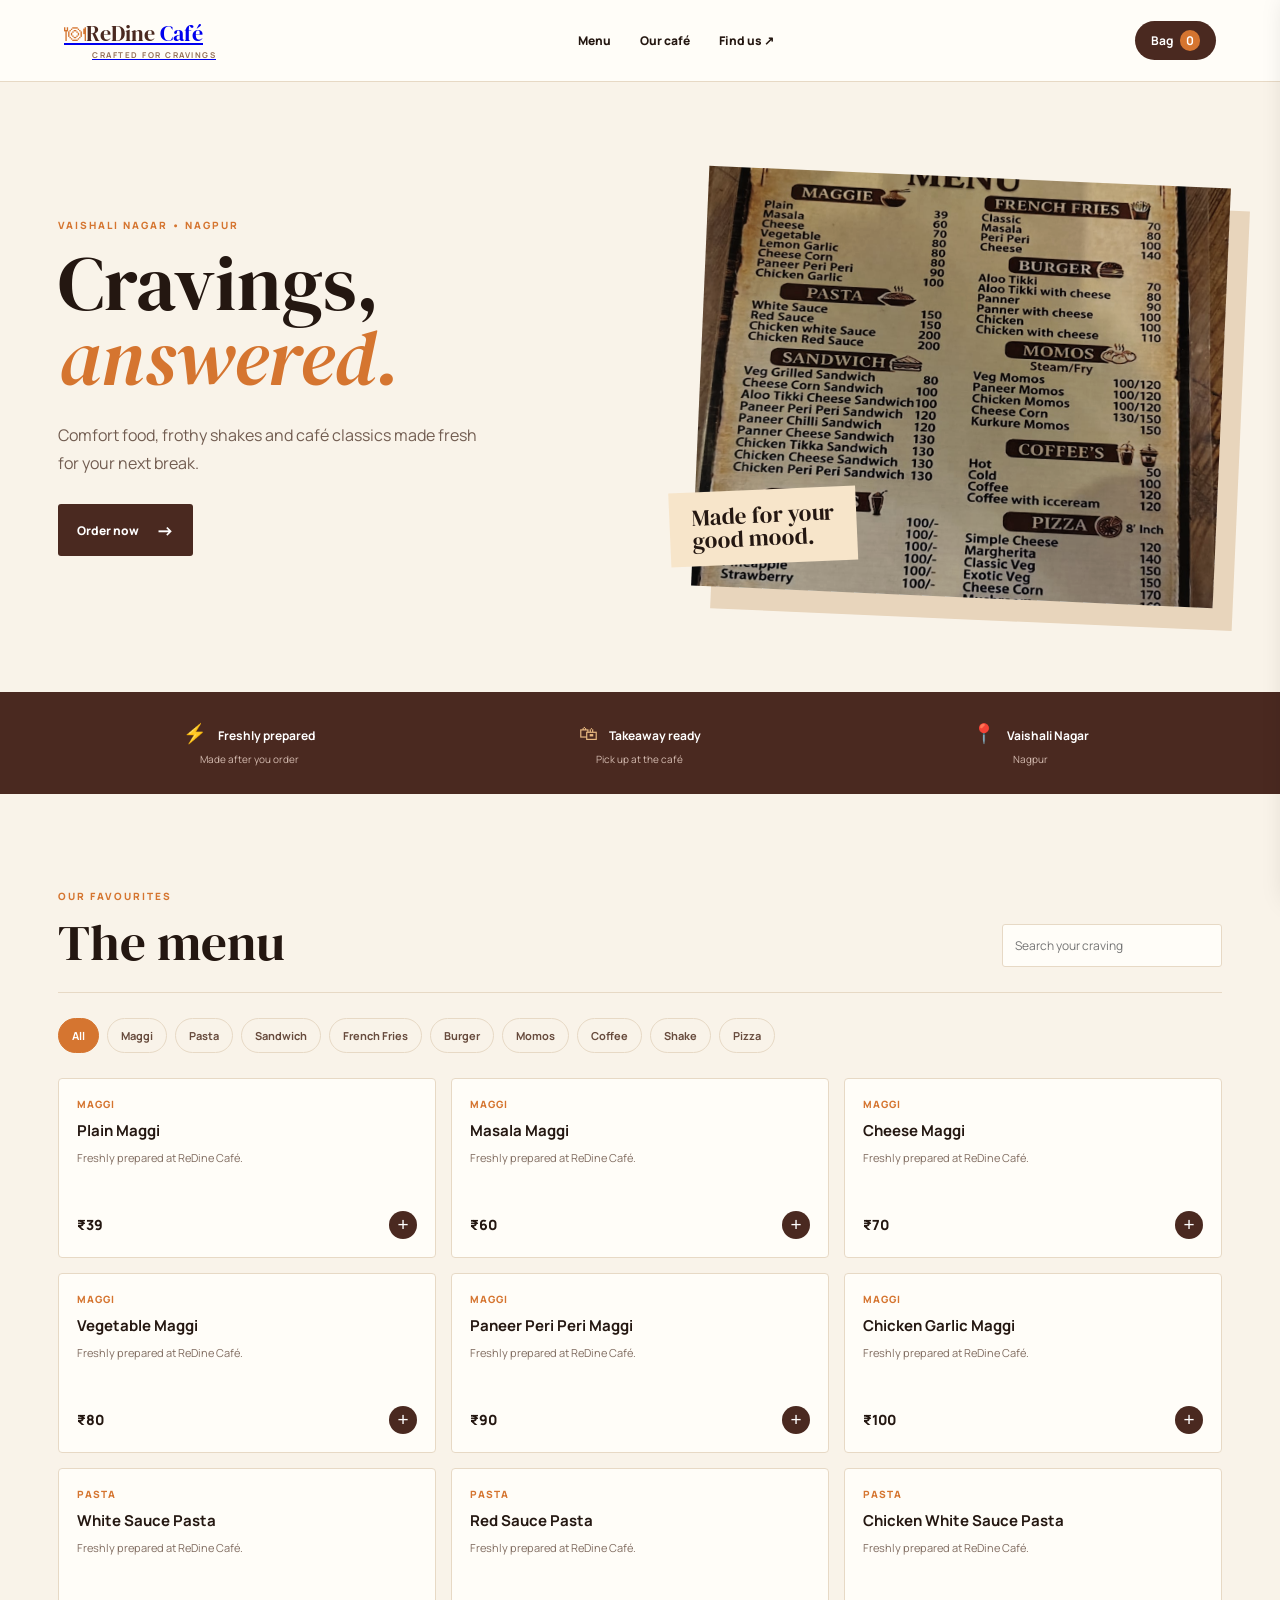
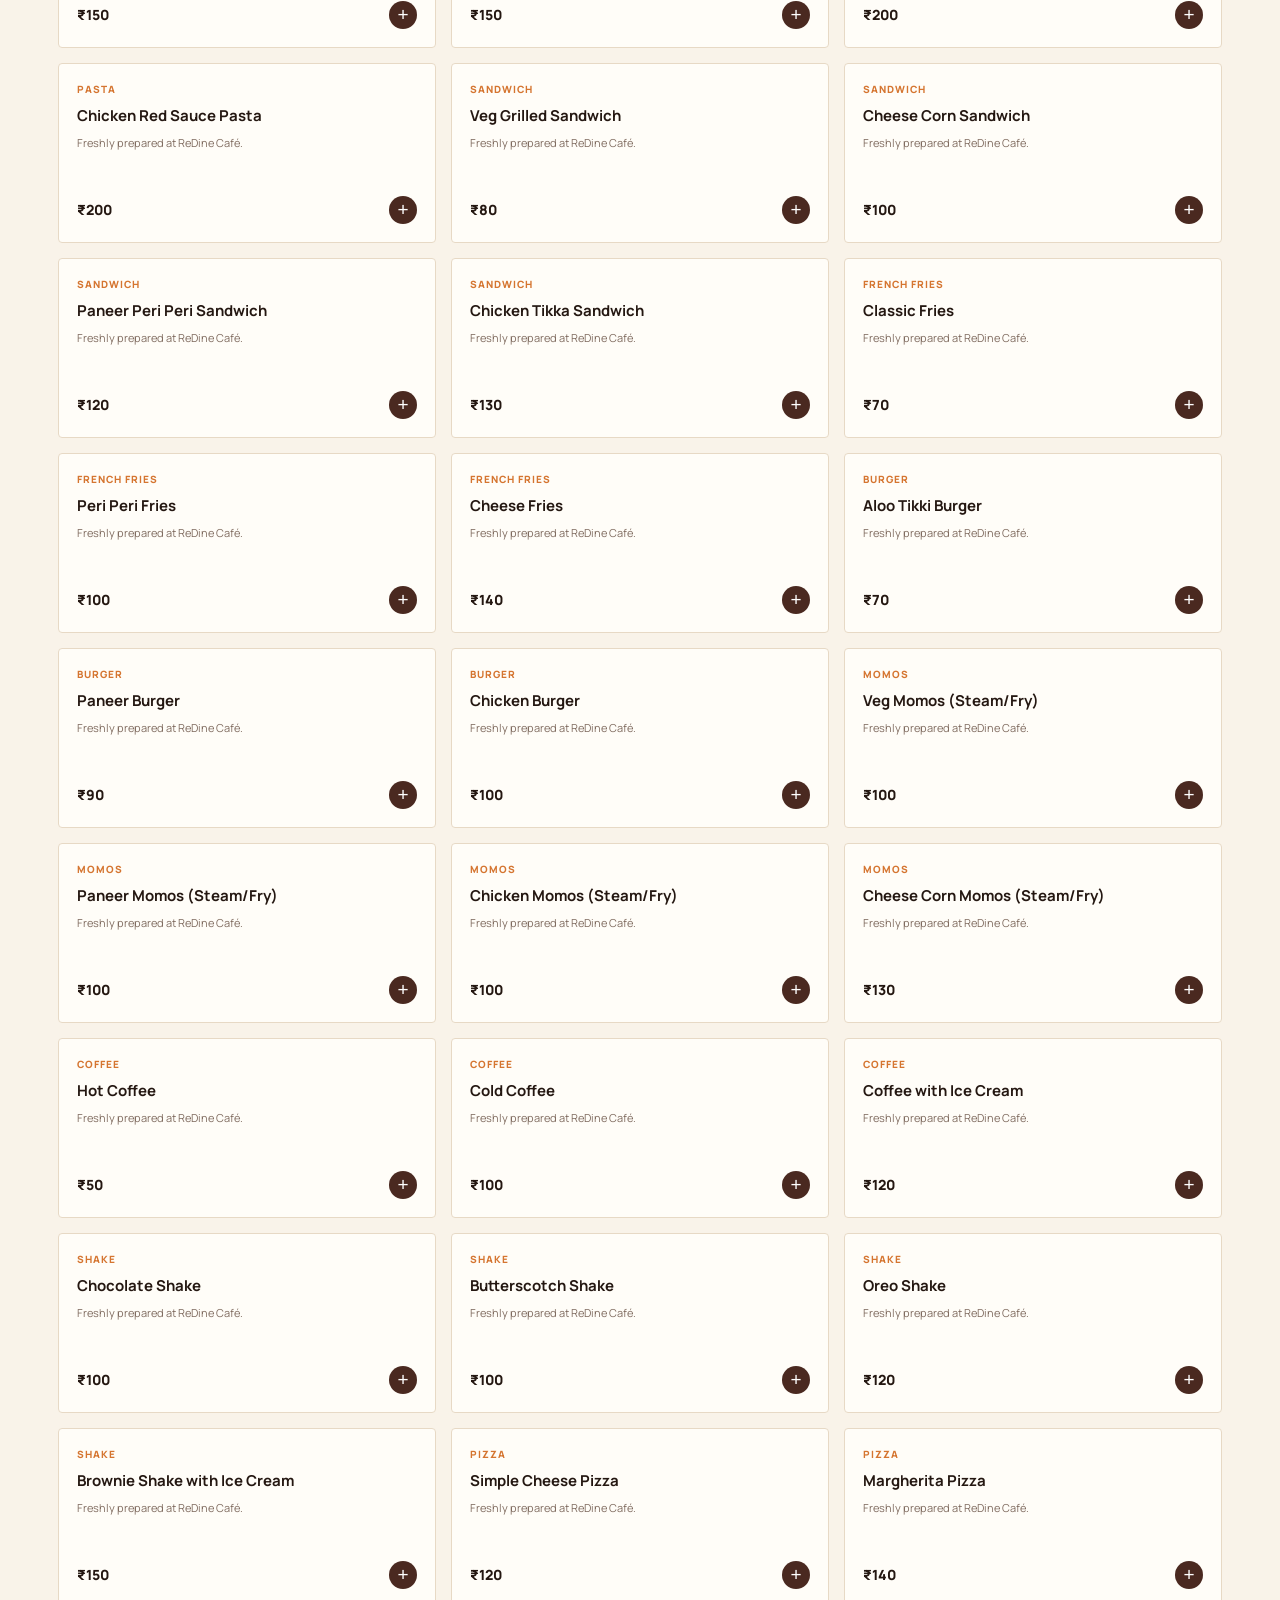
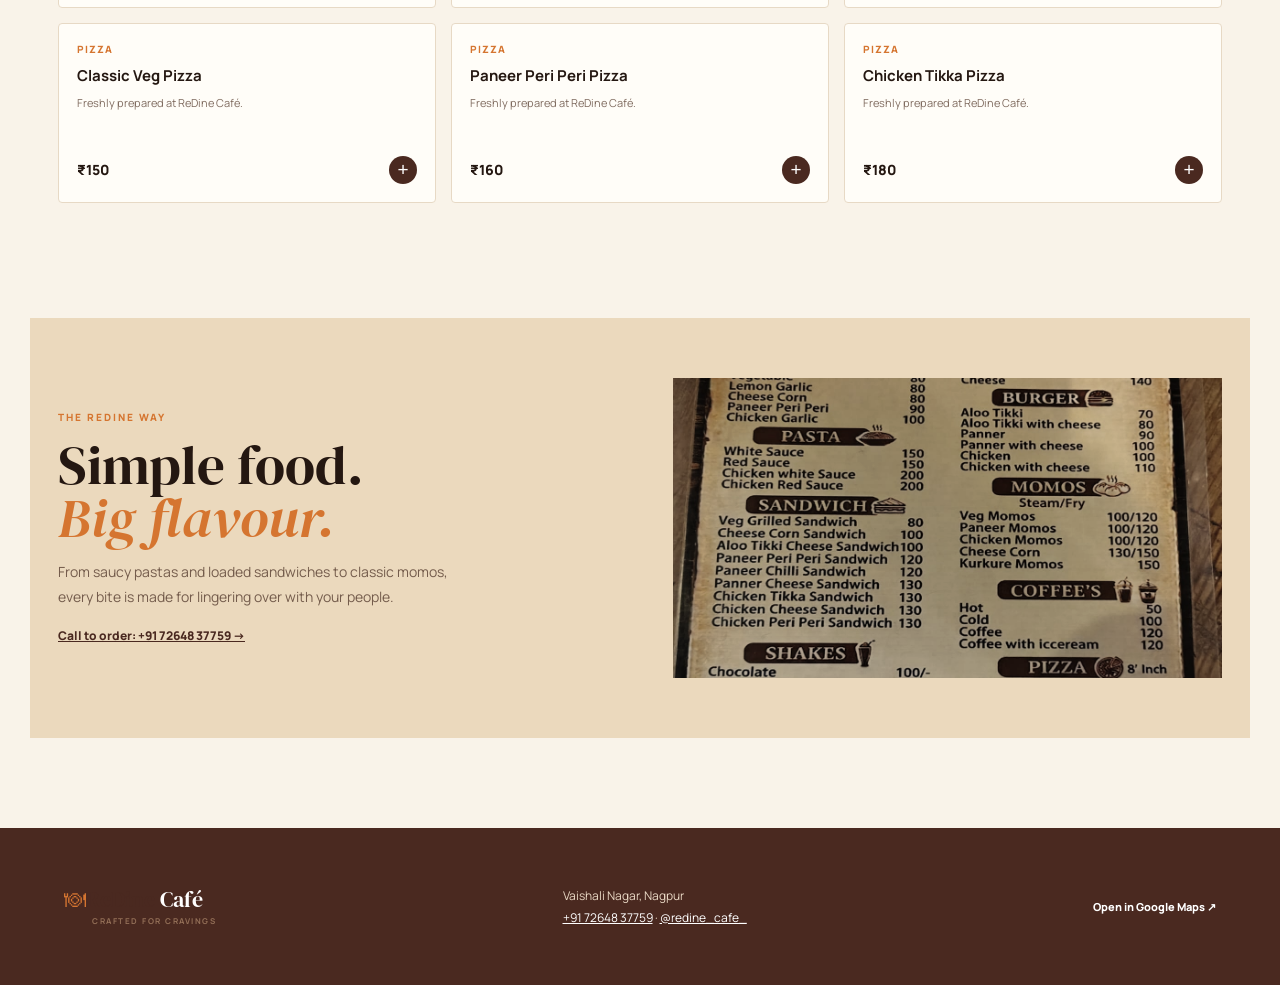
==== index.html @ 95b02a31 "Build responsive ReDine Cafe ordering website" ====
<!doctype html><html lang="en"><head><meta charset="utf-8"><meta name="viewport" content="width=device-width,initial-scale=1"><title>ReDine Café | Crafted for cravings</title><meta name="description" content="Order your ReDine Café favourites online."><link rel="preconnect" href="https://fonts.googleapis.com"><link rel="preconnect" href="https://fonts.gstatic.com" crossorigin><link href="https://fonts.googleapis.com/css2?family=DM+Serif+Display&family=Manrope:wght@400;500;600;700;800&display=swap" rel="stylesheet"><link rel="stylesheet" href="style.css"></head><body><header><a class="logo" href="#top"><span>🍽</span><b>ReDine</b> Café<small>Crafted for cravings</small></a><nav><a href="#menu">Menu</a><a href="#story">Our café</a><a href="https://maps.app.goo.gl/1SJSNZyhUKUmMULc9" target="_blank">Find us ↗</a></nav><button class="cart-button" id="open-cart">Bag <i id="count">0</i></button></header><main id="top"><section class="hero"><div><p class="kicker">VAISHALI NAGAR • NAGPUR</p><h1>Cravings, <em>answered.</em></h1><p>Comfort food, frothy shakes and café classics made fresh for your next break.</p><a class="btn" href="#menu">Order now <span>→</span></a></div><div class="hero-image"><img src="menu.jpg" alt="ReDine Café menu"><span>Made for your<br>good mood.</span></div></section><section class="features"><div>⚡ <b>Freshly prepared</b><small>Made after you order</small></div><div>🛍 <b>Takeaway ready</b><small>Pick up at the café</small></div><div>📍 <b>Vaishali Nagar</b><small>Nagpur</small></div></section><section class="menu-section" id="menu"><div class="title"><div><p class="kicker">OUR FAVOURITES</p><h2>The menu</h2></div><input id="search" placeholder="Search your craving"></div><div class="filters" id="filters"></div><div class="menu-grid" id="items"></div></section><section class="story" id="story"><div><p class="kicker">THE REDINE WAY</p><h2>Simple food.<br><em>Big flavour.</em></h2><p>From saucy pastas and loaded sandwiches to classic momos, every bite is made for lingering over with your people.</p><a class="text-link" href="tel:7264837759">Call to order: +91 72648 37759 →</a></div><img src="menu.jpg" alt="ReDine Café menu details"></section></main><footer><div class="logo"><span>🍽</span><b>ReDine</b> Café<small>Crafted for cravings</small></div><p>Vaishali Nagar, Nagpur<br><a href="tel:7264837759">+91 72648 37759</a> · <a href="https://instagram.com/redine_cafe_" target="_blank">@redine_cafe_</a></p><a class="map" href="https://maps.app.goo.gl/1SJSNZyhUKUmMULc9" target="_blank">Open in Google Maps ↗</a></footer><aside class="cart" id="cart"><div class="cart-head"><h2>Your order</h2><button id="close-cart">×</button></div><div id="cart-items" class="cart-items"><p>Your bag is waiting for something delicious.</p></div><div class="total">Total <b id="total">₹0</b></div><a id="whatsapp" class="btn" target="_blank">Order on WhatsApp <span>→</span></a><small>Pay at the café / pickup confirmation on WhatsApp.</small></aside><div class="shade" id="shade"></div><script src="app.js"></script></body></html>
---- style.css ----
:root{--ink:#241711;--coffee:#4a2920;--cream:#f9f3e9;--paper:#fffdf8;--amber:#d57530;--line:#e7d9c5}*{box-sizing:border-box}html{scroll-behavior:smooth}body{margin:0;background:var(--cream);color:var(--ink);font-family:Manrope,Arial}header{height:82px;display:flex;align-items:center;justify-content:space-between;padding:0 max(5vw,28px);background:#fffdf8;border-bottom:1px solid var(--line);position:sticky;top:0;z-index:5}.logo{font:22px 'DM Serif Display';position:relative;line-height:1}.logo span{color:var(--amber)}.logo b{font-weight:400;color:var(--coffee)}.logo small{display:block;font:700 8px Manrope;text-transform:uppercase;letter-spacing:1.5px;margin:5px 0 0 28px;color:#936f57}nav{display:flex;gap:29px}nav a{font-size:12px;font-weight:800;text-decoration:none;color:var(--ink)}.cart-button{border:0;border-radius:99px;background:var(--coffee);color:white;padding:11px 16px;font:700 12px Manrope;cursor:pointer}.cart-button i{font-style:normal;background:var(--amber);border-radius:99px;padding:2px 6px;margin-left:5px}.hero{max-width:1220px;margin:auto;min-height:610px;padding:85px 28px;display:grid;grid-template-columns:1.05fr .95fr;gap:65px;align-items:center}.kicker{color:var(--amber);letter-spacing:2px;font-size:10px;font-weight:800;margin:0 0 15px}.hero h1,.story h2,.title h2,.cart h2{font:clamp(44px,6vw,82px)/.96 'DM Serif Display';margin:0}.hero h1 em,.story h2 em{color:var(--amber);font-weight:400}.hero>div>p:not(.kicker){max-width:420px;font-size:16px;line-height:1.75;color:#725d51;margin:27px 0}.btn{display:inline-flex;gap:17px;align-items:center;background:var(--coffee);color:#fff;text-decoration:none;padding:14px 19px;border-radius:3px;font-weight:800;font-size:12px;cursor:pointer;border:0}.btn span{font-size:18px}.hero-image{height:420px;position:relative;transform:rotate(2.5deg);box-shadow:20px 22px 0 #e8d5bc}.hero-image img{width:100%;height:100%;object-fit:cover;filter:sepia(.25)}.hero-image span{position:absolute;left:-24px;bottom:25px;background:#f7e5ca;padding:14px 22px;font:23px/1 'DM Serif Display';transform:rotate(-5deg)}.features{background:var(--coffee);color:#fff;padding:28px max(5vw,28px);display:grid;grid-template-columns:repeat(3,1fr);gap:20px}.features div{text-align:center;color:#e8b981;font-size:19px}.features b{font-size:12px;margin-left:7px;color:#fff}.features small{display:block;color:#d4bbb0;font-size:10px;margin-top:6px}.menu-section{max-width:1220px;margin:auto;padding:95px 28px}.title{display:flex;justify-content:space-between;align-items:end;border-bottom:1px solid var(--line);padding-bottom:25px}.title h2{font-size:51px}.title input{width:220px;border:1px solid var(--line);border-radius:3px;background:#fffdf8;padding:12px;font:12px Manrope;outline-color:var(--amber)}.filters{display:flex;gap:8px;overflow:auto;padding:25px 0}.filters button{white-space:nowrap;border:1px solid var(--line);background:transparent;border-radius:99px;padding:9px 13px;font:700 11px Manrope;color:#674b3d;cursor:pointer}.filters button.active{background:var(--amber);border-color:var(--amber);color:#fff}.menu-grid{display:grid;grid-template-columns:repeat(3,1fr);gap:15px}.item{background:var(--paper);border:1px solid var(--line);border-radius:4px;padding:18px;min-height:180px;display:flex;flex-direction:column;transition:.2s}.item:hover{transform:translateY(-3px);box-shadow:0 12px 22px #4a292018}.item .kind{font-size:10px;color:var(--amber);font-weight:800;text-transform:uppercase;letter-spacing:1px}.item h3{margin:9px 0;font-size:15px;line-height:1.4}.item p{font-size:11px;line-height:1.5;color:#806c60;margin:0}.bottom-row{margin-top:auto;padding-top:15px;display:flex;align-items:center;justify-content:space-between}.price{font-weight:800;font-size:14px}.add{border:0;background:var(--coffee);color:#fff;width:28px;height:28px;border-radius:50%;font-size:19px;cursor:pointer}.story{max-width:1220px;margin:20px auto 90px;padding:60px 28px;background:#ebd9bd;display:grid;grid-template-columns:1fr 1fr;align-items:center;gap:65px}.story h2{font-size:55px}.story p:not(.kicker){max-width:410px;color:#745c4c;line-height:1.8;font-size:14px}.story img{width:100%;height:300px;object-fit:cover;filter:sepia(.4)}.text-link{color:var(--coffee);font-size:12px;font-weight:800}footer{background:var(--coffee);padding:45px max(5vw,28px);color:#e9d8c4;display:flex;justify-content:space-between;align-items:center;font-size:12px;line-height:1.8}footer .logo{color:white}footer a{color:#fff}.map{font-size:11px;font-weight:800;text-decoration:none}.cart{position:fixed;right:-400px;top:0;width:min(385px,92vw);height:100vh;background:#fffdf8;z-index:20;padding:25px;transition:.3s;box-shadow:-8px 0 25px #0002}.cart.open{right:0}.cart-head{display:flex;justify-content:space-between;align-items:center;border-bottom:1px solid var(--line);padding-bottom:18px}.cart h2{font-size:28px}.cart-head button{border:0;background:none;font-size:29px;cursor:pointer}.cart-items{min-height:56vh}.cart-items>p{padding:50px 0;color:#806c60;font-size:13px;text-align:center}.cart-line{padding:17px 0;border-bottom:1px solid var(--line);display:flex;justify-content:space-between;font-size:12px}.cart-line span{font-weight:800}.cart-line button{border:0;background:none;color:#b54b2e;cursor:pointer}.total{border-top:1px solid var(--line);padding:20px 0;display:flex;justify-content:space-between;font-size:14px}.cart .btn{width:100%;justify-content:center}.cart>small{display:block;text-align:center;margin-top:13px;color:#806c60;font-size:10px}.shade{display:none;position:fixed;inset:0;background:#24171188;z-index:10}.shade.show{display:block}@media(max-width:700px){header{height:72px}nav{display:none}.hero{grid-template-columns:1fr;padding:55px 22px;gap:45px}.hero-image{height:300px}.features{grid-template-columns:1fr 1fr}.features div:last-child{display:none}.menu-section{padding:65px 18px}.title{align-items:start;gap:20px}.title h2{font-size:43px}.title input{width:145px}.menu-grid{grid-template-columns:1fr 1fr;gap:10px}.item{padding:14px;min-height:175px}.item h3{font-size:13px}.story{margin:0;padding:55px 22px;grid-template-columns:1fr;gap:30px}.story h2{font-size:45px}.story img{height:210px}footer{display:block}.map{display:block;margin-top:22px}}
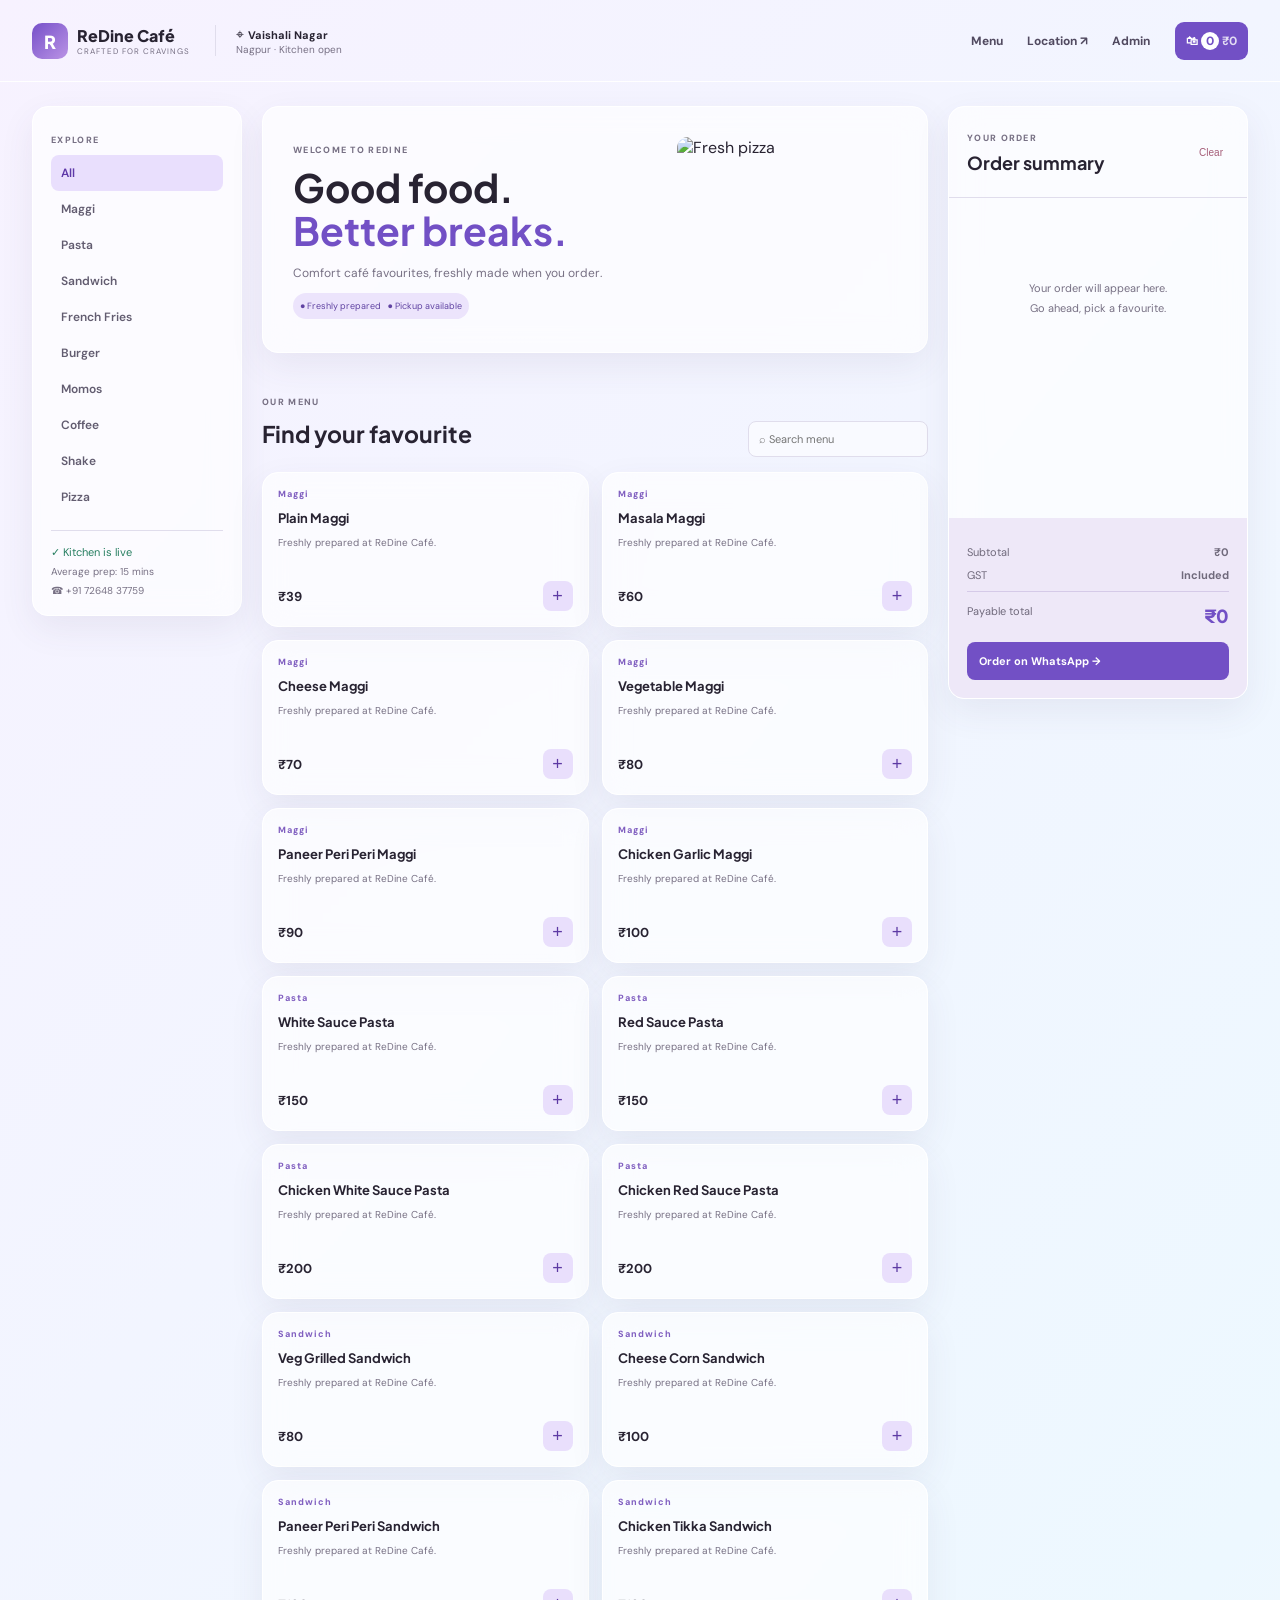
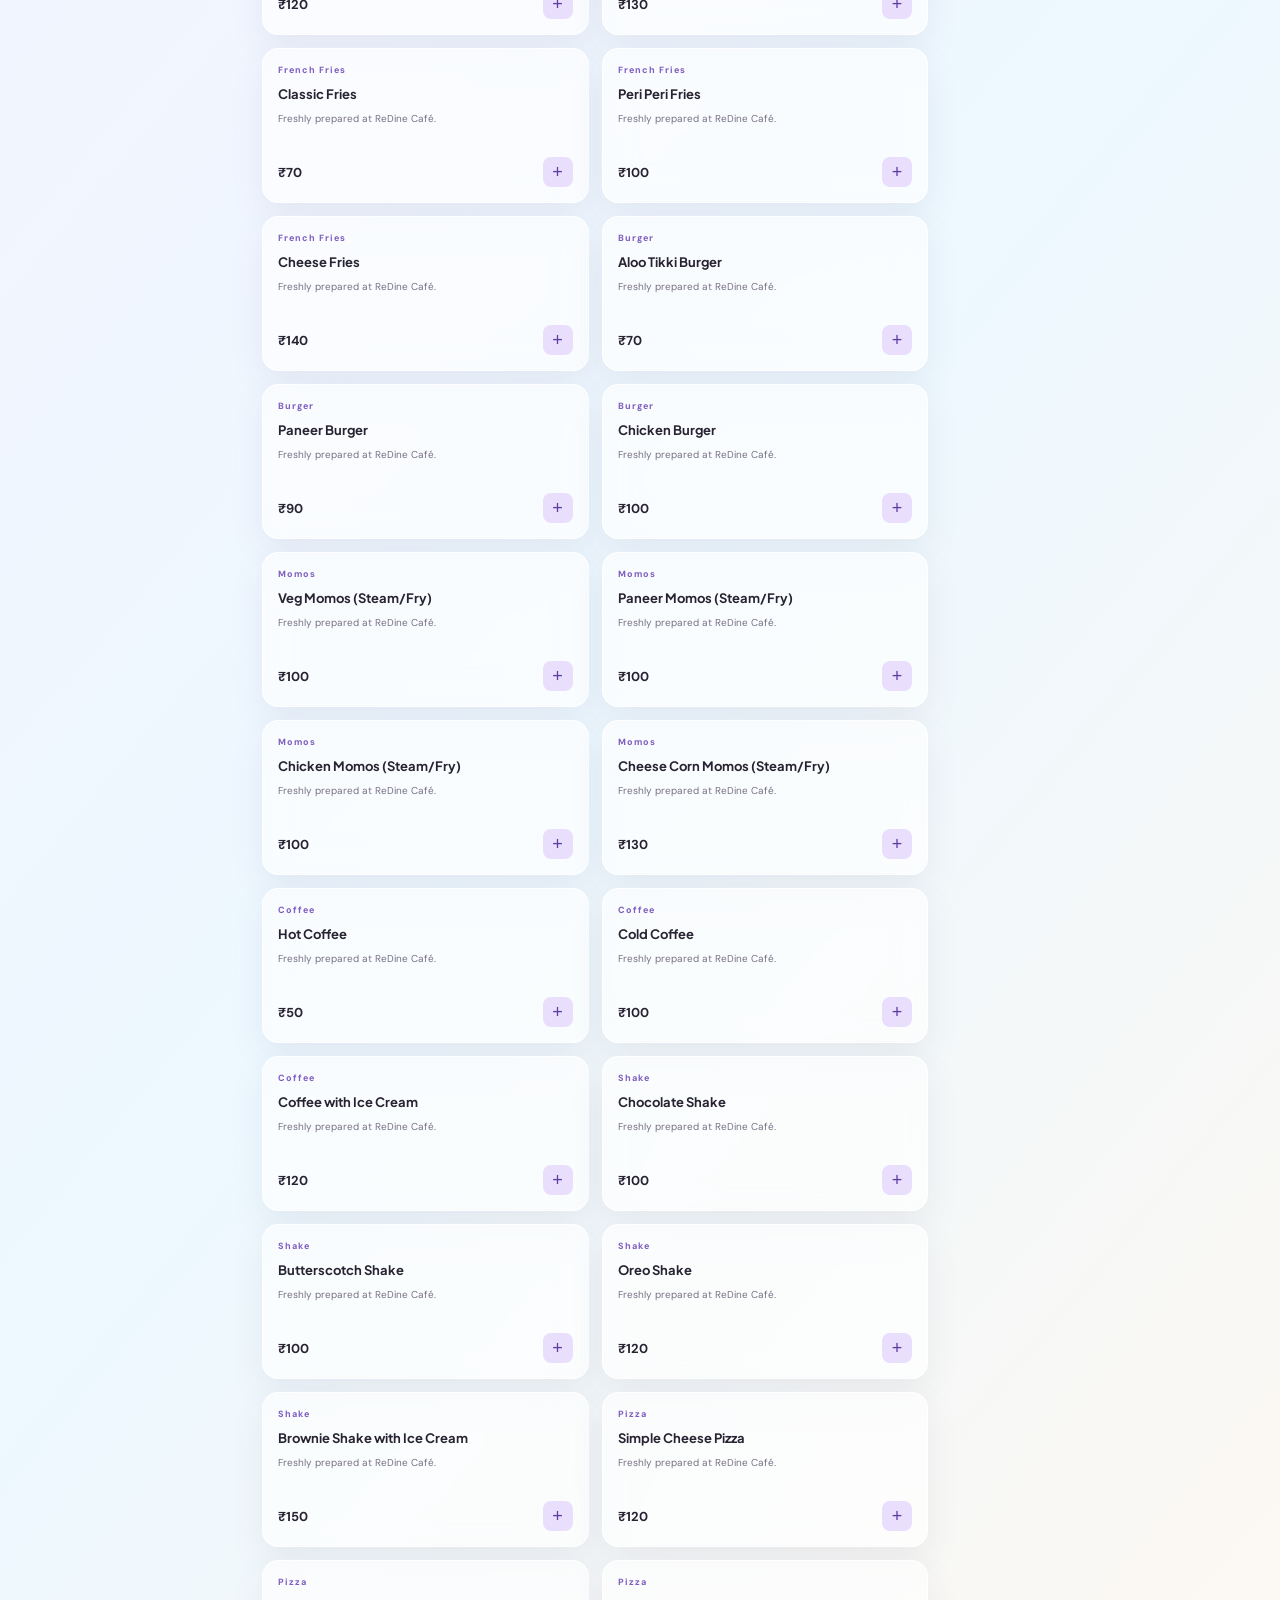
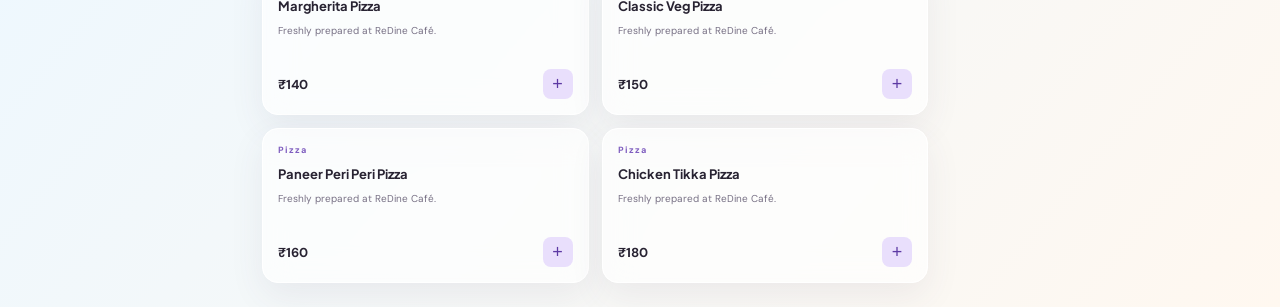
==== commit c21d53ed: "Use glass ordering UI and add menu admin" ====
--- a/index.html
+++ b/index.html
@@ -1 +1 @@
-<!doctype html><html lang="en"><head><meta charset="utf-8"><meta name="viewport" content="width=device-width,initial-scale=1"><title>ReDine Café | Crafted for cravings</title><meta name="description" content="Order your ReDine Café favourites online."><link rel="preconnect" href="https://fonts.googleapis.com"><link rel="preconnect" href="https://fonts.gstatic.com" crossorigin><link href="https://fonts.googleapis.com/css2?family=DM+Serif+Display&family=Manrope:wght@400;500;600;700;800&display=swap" rel="stylesheet"><link rel="stylesheet" href="style.css"></head><body><header><a class="logo" href="#top"><span>🍽</span><b>ReDine</b> Café<small>Crafted for cravings</small></a><nav><a href="#menu">Menu</a><a href="#story">Our café</a><a href="https://maps.app.goo.gl/1SJSNZyhUKUmMULc9" target="_blank">Find us ↗</a></nav><button class="cart-button" id="open-cart">Bag <i id="count">0</i></button></header><main id="top"><section class="hero"><div><p class="kicker">VAISHALI NAGAR • NAGPUR</p><h1>Cravings, <em>answered.</em></h1><p>Comfort food, frothy shakes and café classics made fresh for your next break.</p><a class="btn" href="#menu">Order now <span>→</span></a></div><div class="hero-image"><img src="menu.jpg" alt="ReDine Café menu"><span>Made for your<br>good mood.</span></div></section><section class="features"><div>⚡ <b>Freshly prepared</b><small>Made after you order</small></div><div>🛍 <b>Takeaway ready</b><small>Pick up at the café</small></div><div>📍 <b>Vaishali Nagar</b><small>Nagpur</small></div></section><section class="menu-section" id="menu"><div class="title"><div><p class="kicker">OUR FAVOURITES</p><h2>The menu</h2></div><input id="search" placeholder="Search your craving"></div><div class="filters" id="filters"></div><div class="menu-grid" id="items"></div></section><section class="story" id="story"><div><p class="kicker">THE REDINE WAY</p><h2>Simple food.<br><em>Big flavour.</em></h2><p>From saucy pastas and loaded sandwiches to classic momos, every bite is made for lingering over with your people.</p><a class="text-link" href="tel:7264837759">Call to order: +91 72648 37759 →</a></div><img src="menu.jpg" alt="ReDine Café menu details"></section></main><footer><div class="logo"><span>🍽</span><b>ReDine</b> Café<small>Crafted for cravings</small></div><p>Vaishali Nagar, Nagpur<br><a href="tel:7264837759">+91 72648 37759</a> · <a href="https://instagram.com/redine_cafe_" target="_blank">@redine_cafe_</a></p><a class="map" href="https://maps.app.goo.gl/1SJSNZyhUKUmMULc9" target="_blank">Open in Google Maps ↗</a></footer><aside class="cart" id="cart"><div class="cart-head"><h2>Your order</h2><button id="close-cart">×</button></div><div id="cart-items" class="cart-items"><p>Your bag is waiting for something delicious.</p></div><div class="total">Total <b id="total">₹0</b></div><a id="whatsapp" class="btn" target="_blank">Order on WhatsApp <span>→</span></a><small>Pay at the café / pickup confirmation on WhatsApp.</small></aside><div class="shade" id="shade"></div><script src="app.js"></script></body></html>
+<!doctype html><html><head><meta name="viewport" content="width=device-width,initial-scale=1"><title>ReDine Café</title><link rel="preconnect" href="https://fonts.googleapis.com"><link href="https://fonts.googleapis.com/css2?family=DM+Sans:wght@400;600;700&family=Plus+Jakarta+Sans:wght@700;800&display=swap" rel="stylesheet"><link rel="stylesheet" href="style.css"></head><body><header><a class="brand"><span>R</span><b>ReDine Café<small>CRAFTED FOR CRAVINGS</small></b></a><div class="place">⌖ <b>Vaishali Nagar<small>Nagpur · Kitchen open</small></b></div><nav><a href="#menu">Menu</a><a href="https://maps.app.goo.gl/1SJSNZyhUKUmMULc9" target="_blank">Location ↗</a><a href="admin.html">Admin</a></nav><button class="bag" id="open">🛍 <i id="qty">0</i> <em id="quick">₹0</em></button></header><main><aside class="rail"><p>EXPLORE</p><div id="cats"></div><footer>✓ Kitchen is live<br><small>Average prep: 15 mins</small><a href="tel:7264837759">☎ +91 72648 37759</a></footer></aside><section><div class="hero"><div><label>WELCOME TO REDINE</label><h1>Good food.<br><i>Better breaks.</i></h1><p>Comfort café favourites, freshly made when you order.</p><span>● Freshly prepared &nbsp; ● Pickup available</span></div><img src="https://images.unsplash.com/photo-1565299624946-b28f40a0ae38?auto=format&fit=crop&w=850&q=85" alt="Fresh pizza"></div><div class="head" id="menu"><div><label>OUR MENU</label><h2>Find your favourite</h2></div><input id="search" placeholder="⌕ Search menu"></div><div class="products" id="products"></div></section><aside class="cart"><div class="carthead"><div><label>YOUR ORDER</label><h2>Order summary</h2></div><button id="clear">Clear</button></div><div id="cartitems" class="cartitems"><p>Your order will appear here.<br>Go ahead, pick a favourite.</p></div><div class="bill"><div>Subtotal <b id="sub">₹0</b></div><div>GST <b>Included</b></div><div class="pay">Payable total <strong id="total">₹0</strong></div><a class="order" target="_blank" id="order">Order on WhatsApp →</a></div></aside></main><div class="sheet" id="sheet"><button id="close">×</button><h2>Your order</h2><div id="mobileitems"></div><a id="mobileorder" class="order" target="_blank">Order on WhatsApp →</a></div><script src="app.js"></script></body></html>
--- a/style.css
+++ b/style.css
@@ -1 +1 @@
-:root{--ink:#241711;--coffee:#4a2920;--cream:#f9f3e9;--paper:#fffdf8;--amber:#d57530;--line:#e7d9c5}*{box-sizing:border-box}html{scroll-behavior:smooth}body{margin:0;background:var(--cream);color:var(--ink);font-family:Manrope,Arial}header{height:82px;display:flex;align-items:center;justify-content:space-between;padding:0 max(5vw,28px);background:#fffdf8;border-bottom:1px solid var(--line);position:sticky;top:0;z-index:5}.logo{font:22px 'DM Serif Display';position:relative;line-height:1}.logo span{color:var(--amber)}.logo b{font-weight:400;color:var(--coffee)}.logo small{display:block;font:700 8px Manrope;text-transform:uppercase;letter-spacing:1.5px;margin:5px 0 0 28px;color:#936f57}nav{display:flex;gap:29px}nav a{font-size:12px;font-weight:800;text-decoration:none;color:var(--ink)}.cart-button{border:0;border-radius:99px;background:var(--coffee);color:white;padding:11px 16px;font:700 12px Manrope;cursor:pointer}.cart-button i{font-style:normal;background:var(--amber);border-radius:99px;padding:2px 6px;margin-left:5px}.hero{max-width:1220px;margin:auto;min-height:610px;padding:85px 28px;display:grid;grid-template-columns:1.05fr .95fr;gap:65px;align-items:center}.kicker{color:var(--amber);letter-spacing:2px;font-size:10px;font-weight:800;margin:0 0 15px}.hero h1,.story h2,.title h2,.cart h2{font:clamp(44px,6vw,82px)/.96 'DM Serif Display';margin:0}.hero h1 em,.story h2 em{color:var(--amber);font-weight:400}.hero>div>p:not(.kicker){max-width:420px;font-size:16px;line-height:1.75;color:#725d51;margin:27px 0}.btn{display:inline-flex;gap:17px;align-items:center;background:var(--coffee);color:#fff;text-decoration:none;padding:14px 19px;border-radius:3px;font-weight:800;font-size:12px;cursor:pointer;border:0}.btn span{font-size:18px}.hero-image{height:420px;position:relative;transform:rotate(2.5deg);box-shadow:20px 22px 0 #e8d5bc}.hero-image img{width:100%;height:100%;object-fit:cover;filter:sepia(.25)}.hero-image span{position:absolute;left:-24px;bottom:25px;background:#f7e5ca;padding:14px 22px;font:23px/1 'DM Serif Display';transform:rotate(-5deg)}.features{background:var(--coffee);color:#fff;padding:28px max(5vw,28px);display:grid;grid-template-columns:repeat(3,1fr);gap:20px}.features div{text-align:center;color:#e8b981;font-size:19px}.features b{font-size:12px;margin-left:7px;color:#fff}.features small{display:block;color:#d4bbb0;font-size:10px;margin-top:6px}.menu-section{max-width:1220px;margin:auto;padding:95px 28px}.title{display:flex;justify-content:space-between;align-items:end;border-bottom:1px solid var(--line);padding-bottom:25px}.title h2{font-size:51px}.title input{width:220px;border:1px solid var(--line);border-radius:3px;background:#fffdf8;padding:12px;font:12px Manrope;outline-color:var(--amber)}.filters{display:flex;gap:8px;overflow:auto;padding:25px 0}.filters button{white-space:nowrap;border:1px solid var(--line);background:transparent;border-radius:99px;padding:9px 13px;font:700 11px Manrope;color:#674b3d;cursor:pointer}.filters button.active{background:var(--amber);border-color:var(--amber);color:#fff}.menu-grid{display:grid;grid-template-columns:repeat(3,1fr);gap:15px}.item{background:var(--paper);border:1px solid var(--line);border-radius:4px;padding:18px;min-height:180px;display:flex;flex-direction:column;transition:.2s}.item:hover{transform:translateY(-3px);box-shadow:0 12px 22px #4a292018}.item .kind{font-size:10px;color:var(--amber);font-weight:800;text-transform:uppercase;letter-spacing:1px}.item h3{margin:9px 0;font-size:15px;line-height:1.4}.item p{font-size:11px;line-height:1.5;color:#806c60;margin:0}.bottom-row{margin-top:auto;padding-top:15px;display:flex;align-items:center;justify-content:space-between}.price{font-weight:800;font-size:14px}.add{border:0;background:var(--coffee);color:#fff;width:28px;height:28px;border-radius:50%;font-size:19px;cursor:pointer}.story{max-width:1220px;margin:20px auto 90px;padding:60px 28px;background:#ebd9bd;display:grid;grid-template-columns:1fr 1fr;align-items:center;gap:65px}.story h2{font-size:55px}.story p:not(.kicker){max-width:410px;color:#745c4c;line-height:1.8;font-size:14px}.story img{width:100%;height:300px;object-fit:cover;filter:sepia(.4)}.text-link{color:var(--coffee);font-size:12px;font-weight:800}footer{background:var(--coffee);padding:45px max(5vw,28px);color:#e9d8c4;display:flex;justify-content:space-between;align-items:center;font-size:12px;line-height:1.8}footer .logo{color:white}footer a{color:#fff}.map{font-size:11px;font-weight:800;text-decoration:none}.cart{position:fixed;right:-400px;top:0;width:min(385px,92vw);height:100vh;background:#fffdf8;z-index:20;padding:25px;transition:.3s;box-shadow:-8px 0 25px #0002}.cart.open{right:0}.cart-head{display:flex;justify-content:space-between;align-items:center;border-bottom:1px solid var(--line);padding-bottom:18px}.cart h2{font-size:28px}.cart-head button{border:0;background:none;font-size:29px;cursor:pointer}.cart-items{min-height:56vh}.cart-items>p{padding:50px 0;color:#806c60;font-size:13px;text-align:center}.cart-line{padding:17px 0;border-bottom:1px solid var(--line);display:flex;justify-content:space-between;font-size:12px}.cart-line span{font-weight:800}.cart-line button{border:0;background:none;color:#b54b2e;cursor:pointer}.total{border-top:1px solid var(--line);padding:20px 0;display:flex;justify-content:space-between;font-size:14px}.cart .btn{width:100%;justify-content:center}.cart>small{display:block;text-align:center;margin-top:13px;color:#806c60;font-size:10px}.shade{display:none;position:fixed;inset:0;background:#24171188;z-index:10}.shade.show{display:block}@media(max-width:700px){header{height:72px}nav{display:none}.hero{grid-template-columns:1fr;padding:55px 22px;gap:45px}.hero-image{height:300px}.features{grid-template-columns:1fr 1fr}.features div:last-child{display:none}.menu-section{padding:65px 18px}.title{align-items:start;gap:20px}.title h2{font-size:43px}.title input{width:145px}.menu-grid{grid-template-columns:1fr 1fr;gap:10px}.item{padding:14px;min-height:175px}.item h3{font-size:13px}.story{margin:0;padding:55px 22px;grid-template-columns:1fr;gap:30px}.story h2{font-size:45px}.story img{height:210px}footer{display:block}.map{display:block;margin-top:22px}}
+:root{--v:#7250c5;--ink:#282332;--mut:#777084;--line:#e0ddec;--glass:#ffffffa8}*{box-sizing:border-box}body{margin:0;background:linear-gradient(130deg,#f7f2ff,#edf8ff 60%,#fff8f0);font-family:DM Sans;color:var(--ink)}header{height:82px;max-width:1440px;margin:auto;padding:0 32px;display:flex;align-items:center;gap:25px;border-bottom:1px solid #fff}.brand{display:flex;gap:9px;align-items:center}.brand span{background:linear-gradient(135deg,#7650c9,#ba93e5);color:#fff;width:36px;height:36px;border-radius:10px;text-align:center;padding-top:7px;font:800 18px 'Plus Jakarta Sans'}.brand b{font:800 16px 'Plus Jakarta Sans'}.brand small,.place small{display:block;font:8px DM Sans;letter-spacing:1px;color:var(--mut)}.place{border-left:1px solid var(--line);padding-left:20px;font-size:14px}.place b{font-size:11px}.place small{letter-spacing:0;font-size:10px}nav{margin-left:auto;display:flex;gap:24px}nav a{font-size:12px;font-weight:700;text-decoration:none;color:#514a60}.bag{border:0;border-radius:9px;background:var(--v);color:white;padding:11px;font:700 12px DM Sans}.bag i{font-style:normal;background:white;color:var(--v);padding:1px 5px;border-radius:99px}.bag em{font-style:normal;opacity:.8}main{max-width:1440px;margin:auto;display:grid;grid-template-columns:210px 1fr 300px;gap:20px;padding:24px 32px}.rail,.cart,.hero,.products article{background:var(--glass);border:1px solid white;border-radius:16px;box-shadow:0 13px 35px #51426314;backdrop-filter:blur(15px)}.rail{padding:18px;height:max-content;position:sticky;top:105px}.rail p,label{font-size:9px;letter-spacing:1.3px;font-weight:800;color:var(--mut)}.cat{width:100%;border:0;background:transparent;text-align:left;padding:10px;border-radius:8px;font:600 12px DM Sans;color:#625c70}.cat.active{background:#e9dffd;color:#5e38a8}.rail footer{border-top:1px solid var(--line);margin-top:15px;padding-top:14px;font-size:11px;color:#257d5f}.rail footer small,.rail footer a{display:block;margin-top:6px;color:var(--mut);font-size:10px;text-decoration:none}.hero{padding:30px;display:grid;grid-template-columns:1fr 220px;gap:20px}.hero h1,h2{font-family:'Plus Jakarta Sans';margin:9px 0}.hero h1{font-size:39px;line-height:1.1}.hero i{font-style:normal;color:var(--v)}.hero p{font-size:12px;color:var(--mut)}.hero span{font-size:9px;color:#6043a2;background:#ece4fc;padding:7px;border-radius:99px}.hero img{width:100%;height:185px;object-fit:cover;border-radius:11px}.head{display:flex;justify-content:space-between;align-items:end;margin:36px 0 15px}.head h2{font-size:23px}.head input{border:1px solid var(--line);border-radius:8px;padding:10px;background:#ffffff91;font:11px DM Sans;width:180px}.products{display:grid;grid-template-columns:repeat(2,1fr);gap:13px}.products article{padding:15px;min-height:155px;display:flex;flex-direction:column}.tag{font-size:9px;color:#805fc0;letter-spacing:1px;font-weight:800}.products h3{font:700 13px 'Plus Jakarta Sans';margin:10px 0}.products p{font-size:10px;color:var(--mut);margin:0}.bottom{margin-top:auto;display:flex;justify-content:space-between;align-items:center}.bottom b{font-size:13px}.add{border:0;background:#e9dffc;color:#5d3aa4;border-radius:8px;width:30px;height:30px;font-size:18px}.cart{height:max-content;position:sticky;top:105px;overflow:hidden}.carthead{padding:18px;display:flex;justify-content:space-between;border-bottom:1px solid var(--line)}.cart h2{font-size:18px;margin:5px 0}.carthead button{border:0;background:none;color:#a55d78;font-size:10px}.cartitems{padding:0 18px;min-height:320px;max-height:390px;overflow:auto}.cartitems>p{text-align:center;font-size:11px;color:var(--mut);line-height:1.8;padding-top:70px}.line{padding:14px 0;border-bottom:1px solid var(--line);font-size:11px}.line b{display:block}.line div{display:flex;justify-content:space-between;margin-top:8px;color:var(--mut)}.line button{border:0;background:none;color:#a55d78;font-size:10px}.bill{background:#eee8f8;padding:18px;font-size:11px;color:#706a7c}.bill>div{display:flex;justify-content:space-between;margin:9px 0}.pay{border-top:1px solid #d5cae8;padding-top:12px}.pay strong{font:800 18px 'Plus Jakarta Sans';color:var(--v)}.order{display:block;background:var(--v);color:#fff;text-decoration:none;border-radius:8px;padding:12px;margin-top:15px;font-size:11px;font-weight:700}.sheet{display:none}@media(max-width:800px){header{height:68px;padding:0 18px}.place,nav{display:none}.bag{margin-left:auto}main{display:block;padding:14px}.rail{position:static;padding:10px;margin-bottom:14px}.rail p,.rail footer{display:none}#cats{display:flex;overflow:auto}.cat{white-space:nowrap;width:auto}.hero{grid-template-columns:1fr}.hero img{display:none}.products{grid-template-columns:1fr}.cart{display:none}.sheet{display:block;position:fixed;bottom:-100%;background:#fff;left:0;right:0;padding:20px;border-radius:18px 18px 0 0;z-index:5;transition:.3s}.sheet.show{bottom:0}.sheet>#close{float:right;border:0;background:none;font-size:25px}}
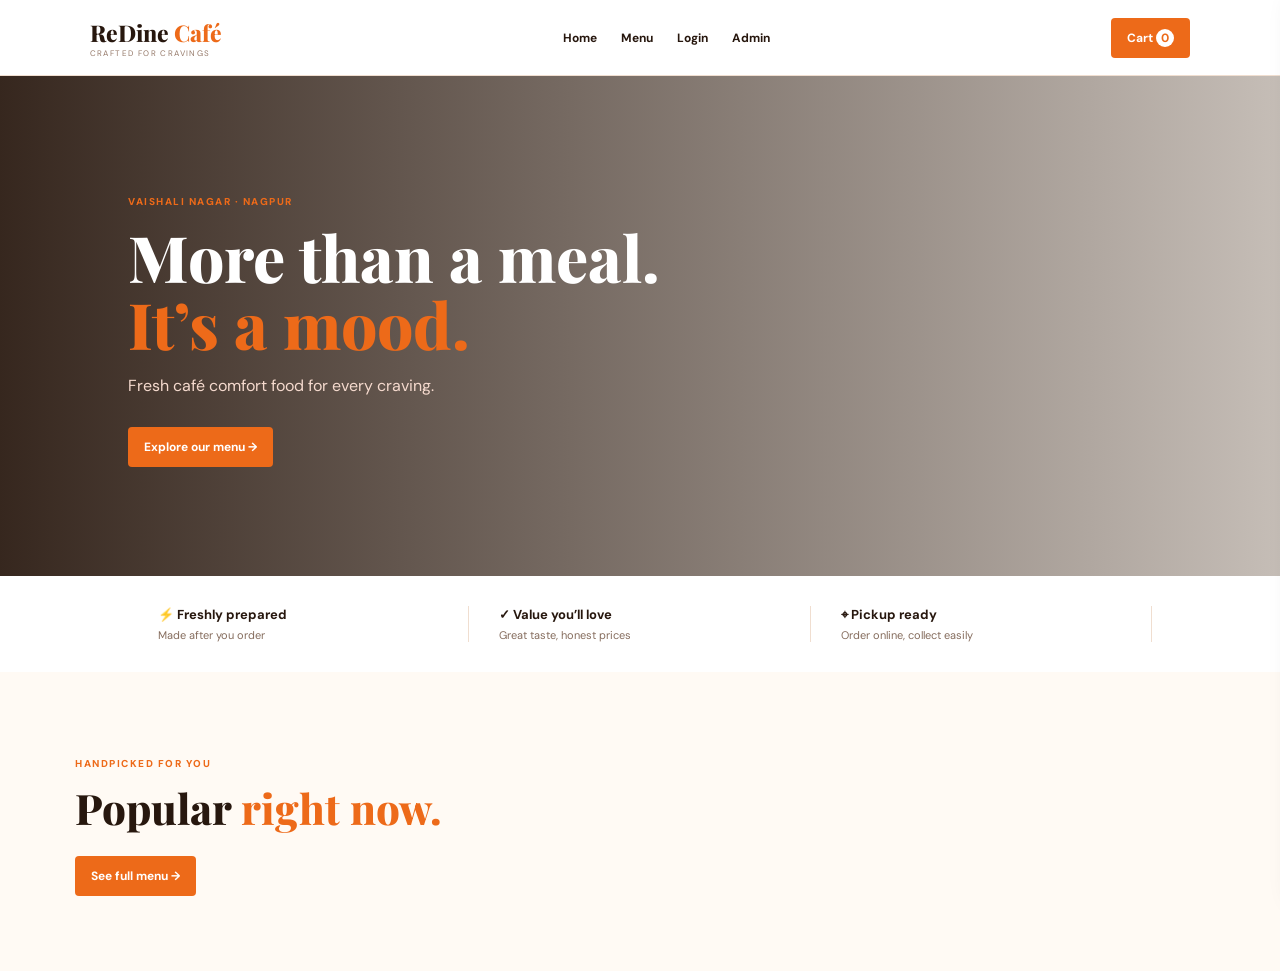
==== commit d1fce1a7: "Expand cafe into multi-page ordering storefront" ====
--- a/index.html
+++ b/index.html
@@ -1 +1 @@
-<!doctype html><html><head><meta name="viewport" content="width=device-width,initial-scale=1"><title>ReDine Café</title><link rel="preconnect" href="https://fonts.googleapis.com"><link href="https://fonts.googleapis.com/css2?family=DM+Sans:wght@400;600;700&family=Plus+Jakarta+Sans:wght@700;800&display=swap" rel="stylesheet"><link rel="stylesheet" href="style.css"></head><body><header><a class="brand"><span>R</span><b>ReDine Café<small>CRAFTED FOR CRAVINGS</small></b></a><div class="place">⌖ <b>Vaishali Nagar<small>Nagpur · Kitchen open</small></b></div><nav><a href="#menu">Menu</a><a href="https://maps.app.goo.gl/1SJSNZyhUKUmMULc9" target="_blank">Location ↗</a><a href="admin.html">Admin</a></nav><button class="bag" id="open">🛍 <i id="qty">0</i> <em id="quick">₹0</em></button></header><main><aside class="rail"><p>EXPLORE</p><div id="cats"></div><footer>✓ Kitchen is live<br><small>Average prep: 15 mins</small><a href="tel:7264837759">☎ +91 72648 37759</a></footer></aside><section><div class="hero"><div><label>WELCOME TO REDINE</label><h1>Good food.<br><i>Better breaks.</i></h1><p>Comfort café favourites, freshly made when you order.</p><span>● Freshly prepared &nbsp; ● Pickup available</span></div><img src="https://images.unsplash.com/photo-1565299624946-b28f40a0ae38?auto=format&fit=crop&w=850&q=85" alt="Fresh pizza"></div><div class="head" id="menu"><div><label>OUR MENU</label><h2>Find your favourite</h2></div><input id="search" placeholder="⌕ Search menu"></div><div class="products" id="products"></div></section><aside class="cart"><div class="carthead"><div><label>YOUR ORDER</label><h2>Order summary</h2></div><button id="clear">Clear</button></div><div id="cartitems" class="cartitems"><p>Your order will appear here.<br>Go ahead, pick a favourite.</p></div><div class="bill"><div>Subtotal <b id="sub">₹0</b></div><div>GST <b>Included</b></div><div class="pay">Payable total <strong id="total">₹0</strong></div><a class="order" target="_blank" id="order">Order on WhatsApp →</a></div></aside></main><div class="sheet" id="sheet"><button id="close">×</button><h2>Your order</h2><div id="mobileitems"></div><a id="mobileorder" class="order" target="_blank">Order on WhatsApp →</a></div><script src="app.js"></script></body></html>
+<!doctype html><html><head><meta name="viewport" content="width=device-width,initial-scale=1"><title>ReDine Café</title><link href="https://fonts.googleapis.com/css2?family=DM+Sans:wght@400;600;700&family=Playfair+Display:wght@700;800&display=swap" rel="stylesheet"><link rel="stylesheet" href="style.css"></head><body><header><a class="logo" href="index.html">ReDine <i>Café</i><small>CRAFTED FOR CRAVINGS</small></a><nav><a href="index.html">Home</a><a href="menu.html">Menu</a><a href="login.html">Login</a><a href="admin.html">Admin</a></nav><button data-open-cart class="cartbtn">Cart <b data-cart-count>0</b></button></header><main class="landing"><section class="hero"><div><p>VAISHALI NAGAR · NAGPUR</p><h1>More than a meal.<br><i>It’s a mood.</i></h1><span>Fresh café comfort food for every craving.</span><a href="menu.html" class="orange">Explore our menu →</a></div></section><section class="why"><div><b>⚡ Freshly prepared</b><small>Made after you order</small></div><div><b>✓ Value you’ll love</b><small>Great taste, honest prices</small></div><div><b>⌖ Pickup ready</b><small>Order online, collect easily</small></div></section><section class="featured"><p>HANDPICKED FOR YOU</p><h2>Popular <i>right now.</i></h2><a class="orange" href="menu.html">See full menu →</a></section></main><aside class="drawer"><button data-close-cart>×</button><h2>Your cart</h2><div data-cart-items></div><b>Total: <span data-cart-total>₹0</span></b><a href="checkout.html" class="orange">Proceed to checkout →</a></aside><script src="app.js"></script></body></html>
--- a/style.css
+++ b/style.css
@@ -1 +1 @@
-:root{--v:#7250c5;--ink:#282332;--mut:#777084;--line:#e0ddec;--glass:#ffffffa8}*{box-sizing:border-box}body{margin:0;background:linear-gradient(130deg,#f7f2ff,#edf8ff 60%,#fff8f0);font-family:DM Sans;color:var(--ink)}header{height:82px;max-width:1440px;margin:auto;padding:0 32px;display:flex;align-items:center;gap:25px;border-bottom:1px solid #fff}.brand{display:flex;gap:9px;align-items:center}.brand span{background:linear-gradient(135deg,#7650c9,#ba93e5);color:#fff;width:36px;height:36px;border-radius:10px;text-align:center;padding-top:7px;font:800 18px 'Plus Jakarta Sans'}.brand b{font:800 16px 'Plus Jakarta Sans'}.brand small,.place small{display:block;font:8px DM Sans;letter-spacing:1px;color:var(--mut)}.place{border-left:1px solid var(--line);padding-left:20px;font-size:14px}.place b{font-size:11px}.place small{letter-spacing:0;font-size:10px}nav{margin-left:auto;display:flex;gap:24px}nav a{font-size:12px;font-weight:700;text-decoration:none;color:#514a60}.bag{border:0;border-radius:9px;background:var(--v);color:white;padding:11px;font:700 12px DM Sans}.bag i{font-style:normal;background:white;color:var(--v);padding:1px 5px;border-radius:99px}.bag em{font-style:normal;opacity:.8}main{max-width:1440px;margin:auto;display:grid;grid-template-columns:210px 1fr 300px;gap:20px;padding:24px 32px}.rail,.cart,.hero,.products article{background:var(--glass);border:1px solid white;border-radius:16px;box-shadow:0 13px 35px #51426314;backdrop-filter:blur(15px)}.rail{padding:18px;height:max-content;position:sticky;top:105px}.rail p,label{font-size:9px;letter-spacing:1.3px;font-weight:800;color:var(--mut)}.cat{width:100%;border:0;background:transparent;text-align:left;padding:10px;border-radius:8px;font:600 12px DM Sans;color:#625c70}.cat.active{background:#e9dffd;color:#5e38a8}.rail footer{border-top:1px solid var(--line);margin-top:15px;padding-top:14px;font-size:11px;color:#257d5f}.rail footer small,.rail footer a{display:block;margin-top:6px;color:var(--mut);font-size:10px;text-decoration:none}.hero{padding:30px;display:grid;grid-template-columns:1fr 220px;gap:20px}.hero h1,h2{font-family:'Plus Jakarta Sans';margin:9px 0}.hero h1{font-size:39px;line-height:1.1}.hero i{font-style:normal;color:var(--v)}.hero p{font-size:12px;color:var(--mut)}.hero span{font-size:9px;color:#6043a2;background:#ece4fc;padding:7px;border-radius:99px}.hero img{width:100%;height:185px;object-fit:cover;border-radius:11px}.head{display:flex;justify-content:space-between;align-items:end;margin:36px 0 15px}.head h2{font-size:23px}.head input{border:1px solid var(--line);border-radius:8px;padding:10px;background:#ffffff91;font:11px DM Sans;width:180px}.products{display:grid;grid-template-columns:repeat(2,1fr);gap:13px}.products article{padding:15px;min-height:155px;display:flex;flex-direction:column}.tag{font-size:9px;color:#805fc0;letter-spacing:1px;font-weight:800}.products h3{font:700 13px 'Plus Jakarta Sans';margin:10px 0}.products p{font-size:10px;color:var(--mut);margin:0}.bottom{margin-top:auto;display:flex;justify-content:space-between;align-items:center}.bottom b{font-size:13px}.add{border:0;background:#e9dffc;color:#5d3aa4;border-radius:8px;width:30px;height:30px;font-size:18px}.cart{height:max-content;position:sticky;top:105px;overflow:hidden}.carthead{padding:18px;display:flex;justify-content:space-between;border-bottom:1px solid var(--line)}.cart h2{font-size:18px;margin:5px 0}.carthead button{border:0;background:none;color:#a55d78;font-size:10px}.cartitems{padding:0 18px;min-height:320px;max-height:390px;overflow:auto}.cartitems>p{text-align:center;font-size:11px;color:var(--mut);line-height:1.8;padding-top:70px}.line{padding:14px 0;border-bottom:1px solid var(--line);font-size:11px}.line b{display:block}.line div{display:flex;justify-content:space-between;margin-top:8px;color:var(--mut)}.line button{border:0;background:none;color:#a55d78;font-size:10px}.bill{background:#eee8f8;padding:18px;font-size:11px;color:#706a7c}.bill>div{display:flex;justify-content:space-between;margin:9px 0}.pay{border-top:1px solid #d5cae8;padding-top:12px}.pay strong{font:800 18px 'Plus Jakarta Sans';color:var(--v)}.order{display:block;background:var(--v);color:#fff;text-decoration:none;border-radius:8px;padding:12px;margin-top:15px;font-size:11px;font-weight:700}.sheet{display:none}@media(max-width:800px){header{height:68px;padding:0 18px}.place,nav{display:none}.bag{margin-left:auto}main{display:block;padding:14px}.rail{position:static;padding:10px;margin-bottom:14px}.rail p,.rail footer{display:none}#cats{display:flex;overflow:auto}.cat{white-space:nowrap;width:auto}.hero{grid-template-columns:1fr}.hero img{display:none}.products{grid-template-columns:1fr}.cart{display:none}.sheet{display:block;position:fixed;bottom:-100%;background:#fff;left:0;right:0;padding:20px;border-radius:18px 18px 0 0;z-index:5;transition:.3s}.sheet.show{bottom:0}.sheet>#close{float:right;border:0;background:none;font-size:25px}}
+:root{--o:#ed6a19;--d:#27170e;--bg:#fffaf4;--line:#f0ded0}*{box-sizing:border-box}body{margin:0;background:var(--bg);font-family:DM Sans,Arial;color:var(--d)}header{height:76px;background:#fff;display:flex;align-items:center;justify-content:space-between;padding:0 7%;border-bottom:1px solid var(--line)}.logo{font:800 23px 'Playfair Display';text-decoration:none;color:var(--d);position:relative}.logo i,h1 i,h2 i{color:var(--o);font-style:normal}.logo small{display:block;font:8px DM Sans;letter-spacing:1.4px;color:#957969}nav{display:flex;gap:24px}nav a{font-size:12px;font-weight:700;text-decoration:none;color:var(--d)}.cartbtn,.orange{border:0;background:var(--o);color:white;text-decoration:none;padding:12px 16px;border-radius:4px;font:700 12px DM Sans;display:inline-block}.cartbtn b{background:white;color:var(--o);padding:1px 5px;border-radius:99px}.hero{min-height:500px;background:linear-gradient(90deg,#27170eed,#27170e44),url('https://images.unsplash.com/photo-1515003197210-e0cd71810b5f?auto=format&fit=crop&w=1500&q=85') center/cover;display:flex;align-items:center;padding:8% 10%;color:#fff}.hero p,.featured>p,.menuwrap>p,.checkout p,.login p{color:var(--o);font-size:10px;font-weight:800;letter-spacing:1.5px}.hero h1,h1{font:800 clamp(40px,5vw,70px)/1.05 'Playfair Display';margin:15px 0}.hero span{display:block;max-width:420px;line-height:1.7;color:#f5dace;margin-bottom:28px}.why{display:grid;grid-template-columns:repeat(3,1fr);padding:30px 10%;background:white}.why div{border-right:1px solid var(--line);padding:0 30px}.why b,.why small{display:block}.why b{font-size:13px}.why small{font-size:11px;color:#856c5d;margin-top:5px}.featured,.menuwrap{max-width:1180px;margin:auto;padding:75px 25px}.featured h2{font:800 42px 'Playfair Display';margin:10px 0 20px}.drawer{position:fixed;right:-380px;top:0;width:360px;height:100vh;background:#fff;padding:25px;z-index:5;transition:.3s;box-shadow:-6px 0 24px #0002}.drawer.show{right:0}.drawer>button{border:0;background:none;font-size:28px;float:right}.drawer h2{font-family:'Playfair Display'}.drawer .orange{display:block;text-align:center;margin-top:18px}.cartline{display:flex;gap:10px;padding:12px 0;border-bottom:1px solid var(--line)}.cartline img{width:44px;height:44px;object-fit:cover;border-radius:5px}.cartline div{flex:1;font-size:11px}.cartline small{display:block;margin-top:5px}.cartline button{border:0;background:none;color:#c44;font-size:18px}.menuwrap>input{padding:13px;border:1px solid var(--line);width:250px;border-radius:4px}.categories{display:flex;gap:8px;overflow:auto;margin:28px 0}.categories button{border:1px solid var(--line);padding:9px 13px;background:#fff;border-radius:20px;white-space:nowrap;font:700 11px DM Sans}.products{display:grid;grid-template-columns:repeat(4,1fr);gap:18px}.food{background:white;border:1px solid var(--line);border-radius:6px;overflow:hidden}.food>img{width:100%;height:155px;object-fit:cover}.food>div{padding:13px}.food span{font-size:9px;color:var(--o);font-weight:800}.food h3{font-size:13px;margin:7px 0}.food b{font-size:14px}.food del{font-size:10px;color:#a49085}.food button{float:right;border:0;background:#fce4d3;color:var(--o);padding:7px;border-radius:3px;font-weight:800}.checkout{display:grid;grid-template-columns:1fr 350px;max-width:1050px;margin:60px auto;gap:45px}.checkout form,.checkout aside,.login main{background:white;padding:27px;border:1px solid var(--line);border-radius:7px}.checkout label,.login label{font-size:11px;font-weight:700;display:block;margin:15px 0}.checkout input,.checkout select,.checkout textarea,.login input{display:block;width:100%;padding:11px;border:1px solid var(--line);margin-top:6px}.checkout textarea{height:80px}.login{min-height:100vh;display:grid;place-items:center;background:linear-gradient(135deg,#fff4e9,#fff)}.login main{width:min(420px,90%)}.login h1{font-size:40px}.login small{display:block;color:#8b7568;margin-top:20px;font-size:10px}.admin{max-width:1280px;margin:55px auto;padding:0 25px}.admincard{background:#fff;padding:22px;border:1px solid var(--line);border-radius:7px}.admin table{width:100%;border-collapse:collapse;min-width:900px}.admin td,.admin th{padding:9px;border-bottom:1px solid var(--line);font-size:11px;text-align:left}.admin td img{width:42px;height:42px;object-fit:cover}.admin input{padding:8px;border:1px solid var(--line);width:100%}.admin button{border:0;padding:7px;color:#b33}.admin form{display:grid;grid-template-columns:repeat(5,1fr);gap:8px;margin-bottom:20px}.admin form input{padding:10px}@media(max-width:700px){nav{display:none}.products{grid-template-columns:repeat(2,1fr);gap:10px}.food>img{height:120px}.why{grid-template-columns:1fr;padding:20px}.why div{padding:12px;border:0}.checkout{grid-template-columns:1fr;margin:25px 18px}.checkout aside{grid-row:1}.admin form{grid-template-columns:1fr 1fr}.hero{min-height:460px}.drawer{width:92vw}}
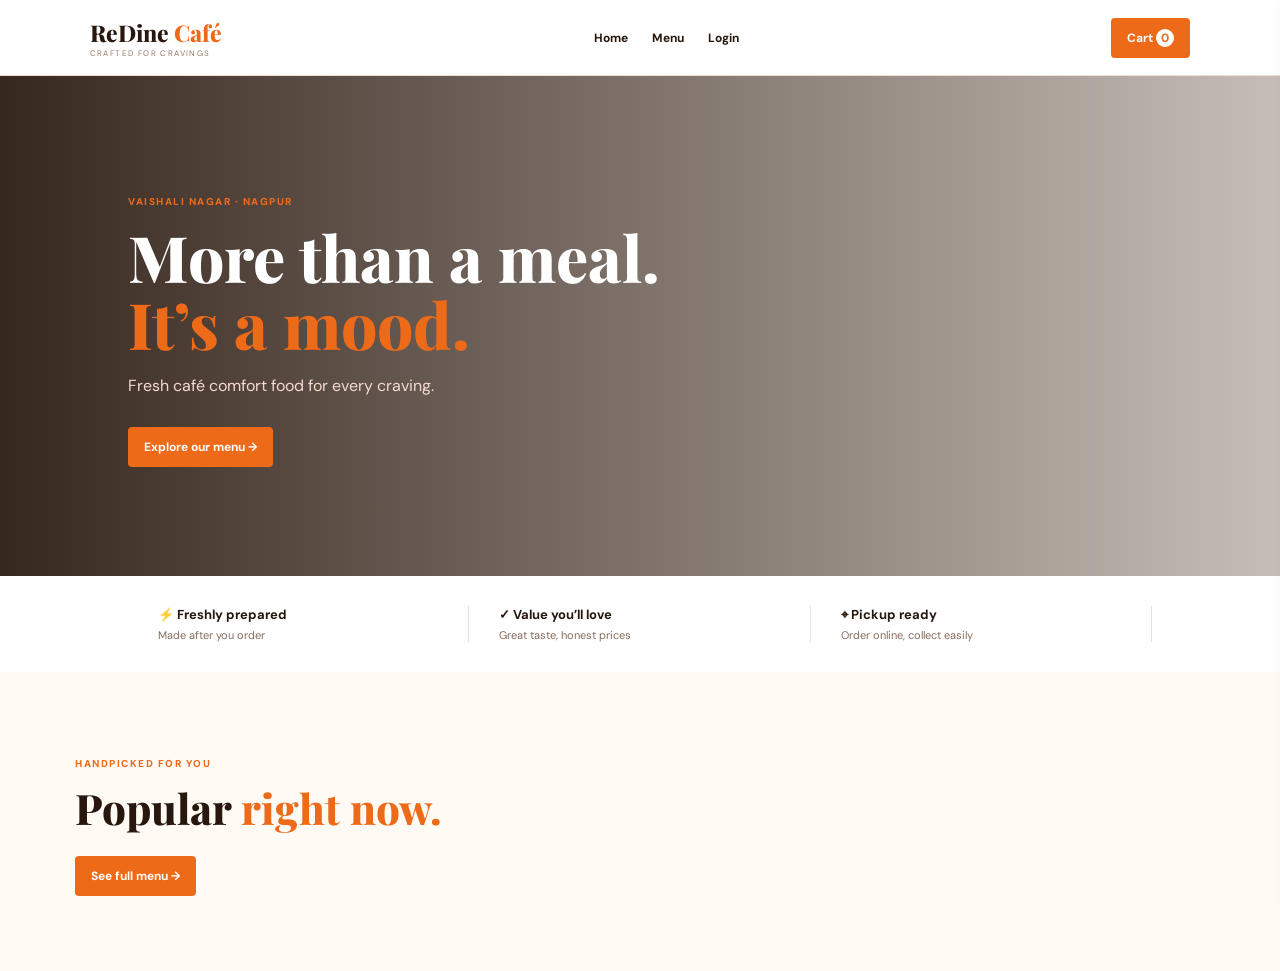
==== commit 0f2983cc: "Clean customer navigation" ====
--- a/index.html
+++ b/index.html
@@ -1 +1 @@
-<!doctype html><html><head><meta name="viewport" content="width=device-width,initial-scale=1"><title>ReDine Café</title><link href="https://fonts.googleapis.com/css2?family=DM+Sans:wght@400;600;700&family=Playfair+Display:wght@700;800&display=swap" rel="stylesheet"><link rel="stylesheet" href="style.css"></head><body><header><a class="logo" href="index.html">ReDine <i>Café</i><small>CRAFTED FOR CRAVINGS</small></a><nav><a href="index.html">Home</a><a href="menu.html">Menu</a><a href="login.html">Login</a><a href="admin.html">Admin</a></nav><button data-open-cart class="cartbtn">Cart <b data-cart-count>0</b></button></header><main class="landing"><section class="hero"><div><p>VAISHALI NAGAR · NAGPUR</p><h1>More than a meal.<br><i>It’s a mood.</i></h1><span>Fresh café comfort food for every craving.</span><a href="menu.html" class="orange">Explore our menu →</a></div></section><section class="why"><div><b>⚡ Freshly prepared</b><small>Made after you order</small></div><div><b>✓ Value you’ll love</b><small>Great taste, honest prices</small></div><div><b>⌖ Pickup ready</b><small>Order online, collect easily</small></div></section><section class="featured"><p>HANDPICKED FOR YOU</p><h2>Popular <i>right now.</i></h2><a class="orange" href="menu.html">See full menu →</a></section></main><aside class="drawer"><button data-close-cart>×</button><h2>Your cart</h2><div data-cart-items></div><b>Total: <span data-cart-total>₹0</span></b><a href="checkout.html" class="orange">Proceed to checkout →</a></aside><script src="app.js"></script></body></html>
+<!doctype html><html><head><meta charset="utf-8"><meta name="viewport" content="width=device-width,initial-scale=1"><title>ReDine Café</title><link href="https://fonts.googleapis.com/css2?family=DM+Sans:wght@400;600;700&family=Playfair+Display:wght@700;800&display=swap" rel="stylesheet"><link rel="stylesheet" href="style.css"></head><body><header><a class="logo" href="/">ReDine <i>Café</i><small>CRAFTED FOR CRAVINGS</small></a><nav><a href="/">Home</a><a href="/menu.html">Menu</a><a href="/login.html">Login</a></nav><button data-open-cart class="cartbtn">Cart <b data-cart-count>0</b></button></header><main class="landing"><section class="hero"><div><p>VAISHALI NAGAR · NAGPUR</p><h1>More than a meal.<br><i>It’s a mood.</i></h1><span>Fresh café comfort food for every craving.</span><a href="/menu.html" class="orange">Explore our menu →</a></div></section><section class="why"><div><b>⚡ Freshly prepared</b><small>Made after you order</small></div><div><b>✓ Value you’ll love</b><small>Great taste, honest prices</small></div><div><b>⌖ Pickup ready</b><small>Order online, collect easily</small></div></section><section class="featured"><p>HANDPICKED FOR YOU</p><h2>Popular <i>right now.</i></h2><a class="orange" href="/menu.html">See full menu →</a></section></main><aside class="drawer"><button data-close-cart>×</button><h2>Your cart</h2><div data-cart-items></div><b>Total: <span data-cart-total>₹0</span></b><a href="/checkout.html" class="orange">Proceed to checkout →</a></aside><script src="app.js"></script></body></html>
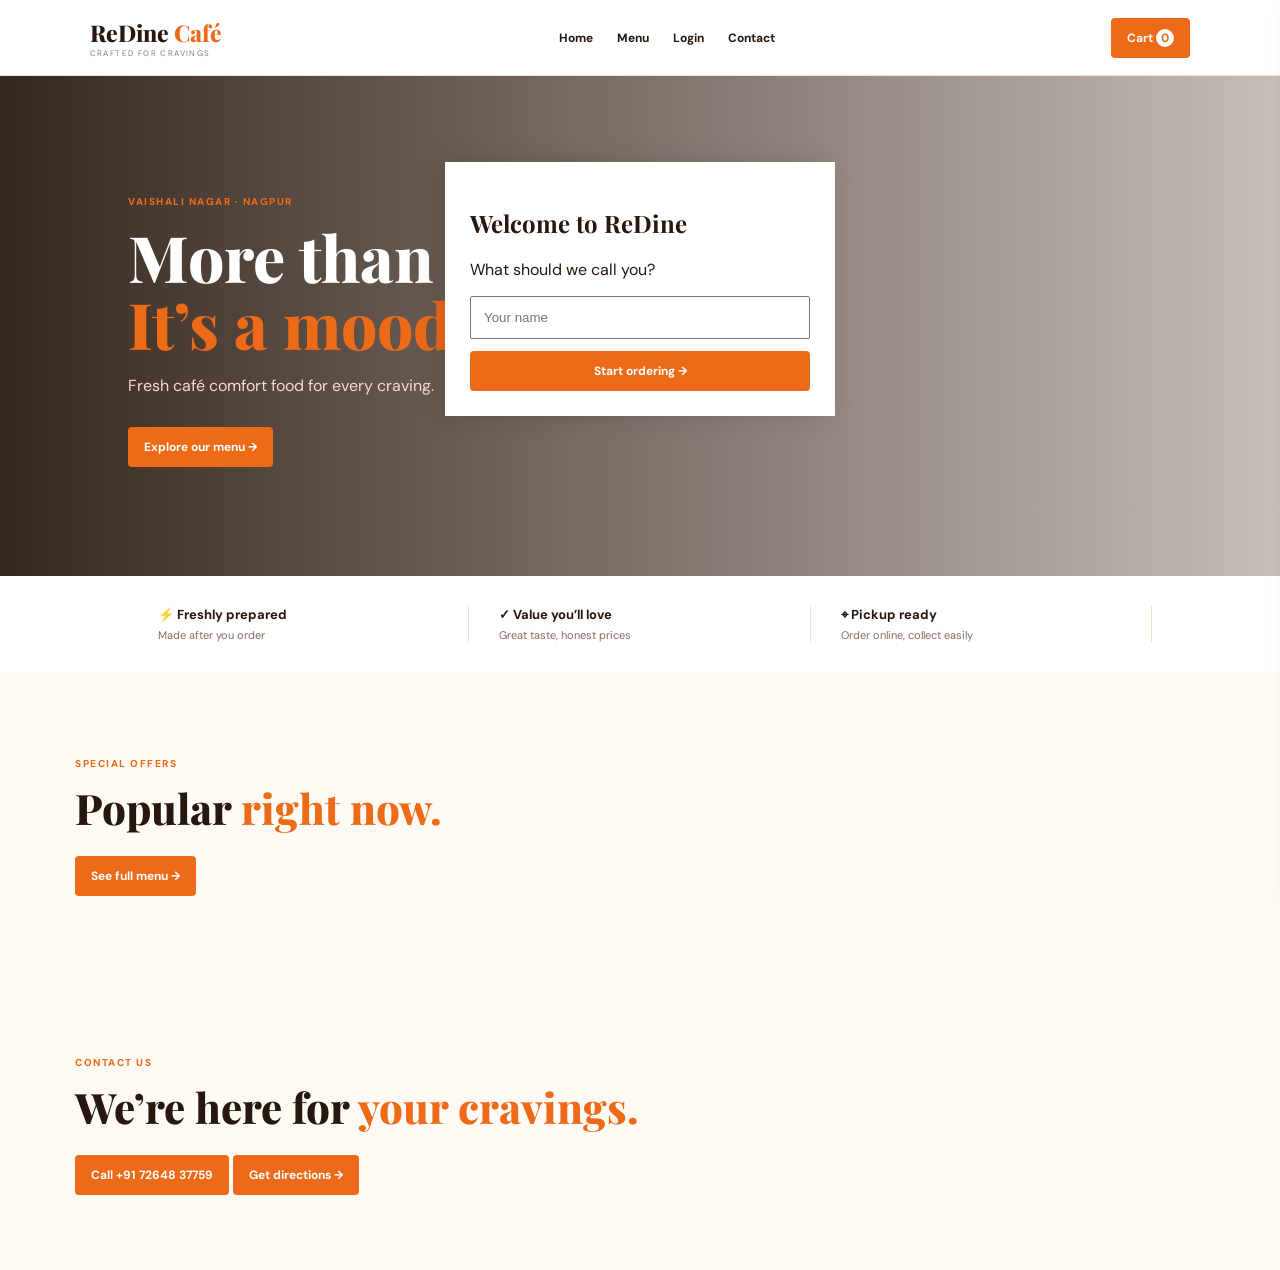
==== commit ca470a58: "Repair menu buttons checkout and admin controls" ====
--- a/index.html
+++ b/index.html
@@ -1 +1 @@
-<!doctype html><html><head><meta charset="utf-8"><meta name="viewport" content="width=device-width,initial-scale=1"><title>ReDine Café</title><link href="https://fonts.googleapis.com/css2?family=DM+Sans:wght@400;600;700&family=Playfair+Display:wght@700;800&display=swap" rel="stylesheet"><link rel="stylesheet" href="style.css"></head><body><header><a class="logo" href="/">ReDine <i>Café</i><small>CRAFTED FOR CRAVINGS</small></a><nav><a href="/">Home</a><a href="/menu.html">Menu</a><a href="/login.html">Login</a></nav><button data-open-cart class="cartbtn">Cart <b data-cart-count>0</b></button></header><main class="landing"><section class="hero"><div><p>VAISHALI NAGAR · NAGPUR</p><h1>More than a meal.<br><i>It’s a mood.</i></h1><span>Fresh café comfort food for every craving.</span><a href="/menu.html" class="orange">Explore our menu →</a></div></section><section class="why"><div><b>⚡ Freshly prepared</b><small>Made after you order</small></div><div><b>✓ Value you’ll love</b><small>Great taste, honest prices</small></div><div><b>⌖ Pickup ready</b><small>Order online, collect easily</small></div></section><section class="featured"><p>HANDPICKED FOR YOU</p><h2>Popular <i>right now.</i></h2><a class="orange" href="/menu.html">See full menu →</a></section></main><aside class="drawer"><button data-close-cart>×</button><h2>Your cart</h2><div data-cart-items></div><b>Total: <span data-cart-total>₹0</span></b><a href="/checkout.html" class="orange">Proceed to checkout →</a></aside><script src="app.js"></script></body></html>
+<!doctype html><html><head><meta charset="utf-8"><meta name="viewport" content="width=device-width,initial-scale=1"><title>ReDine Café</title><link href="https://fonts.googleapis.com/css2?family=DM+Sans:wght@400;600;700&family=Playfair+Display:wght@700;800&display=swap" rel="stylesheet"><link rel="stylesheet" href="style.css"></head><body><header><a class="logo" href="/">ReDine <i>Café</i><small>CRAFTED FOR CRAVINGS</small></a><nav><a href="/">Home</a><a href="/menu.html">Menu</a><a href="/login.html">Login</a><a href="#contact">Contact</a></nav><button data-open-cart class="cartbtn">Cart <b data-cart-count>0</b></button></header><main class="landing"><section class="hero"><div><p>VAISHALI NAGAR · NAGPUR</p><h1>More than a meal.<br><i>It’s a mood.</i></h1><span data-greeting>Fresh café comfort food for every craving.</span><a href="/menu.html" class="orange">Explore our menu →</a></div></section><section class="why"><div><b>⚡ Freshly prepared</b><small>Made after you order</small></div><div><b>✓ Value you’ll love</b><small>Great taste, honest prices</small></div><div><b>⌖ Pickup ready</b><small>Order online, collect easily</small></div></section><section class="featured"><p>SPECIAL OFFERS</p><h2>Popular <i>right now.</i></h2><a class="orange" href="/menu.html">See full menu →</a></section><section id="contact" class="featured"><p>CONTACT US</p><h2>We’re here for <i>your cravings.</i></h2><a class="orange" href="tel:7264837759">Call +91 72648 37759</a> <a class="orange" target="_blank" href="https://maps.app.goo.gl/1SJSNZyhUKUmMULc9">Get directions →</a></section></main><aside class="drawer"><button data-close-cart>×</button><h2>Your cart</h2><div data-cart-items></div><b>Total: <span data-cart-total>₹0</span></b><a href="/checkout.html" class="orange">Proceed to checkout →</a></aside><div id="welcome" class="drawer show" style="left:50%;right:auto;top:18%;height:max-content;transform:translateX(-50%);width:min(390px,90vw);z-index:9"><h2>Welcome to ReDine</h2><p>What should we call you?</p><form id="welcomeForm"><input name="name" required placeholder="Your name" style="width:100%;padding:12px"><button class="orange" style="width:100%;margin-top:12px">Start ordering →</button></form></div><script src="app.js"></script><script src="home.js"></script><script>if(localStorage.getItem('redineCustomer'))document.querySelector('#welcome').remove()</script></body></html>
